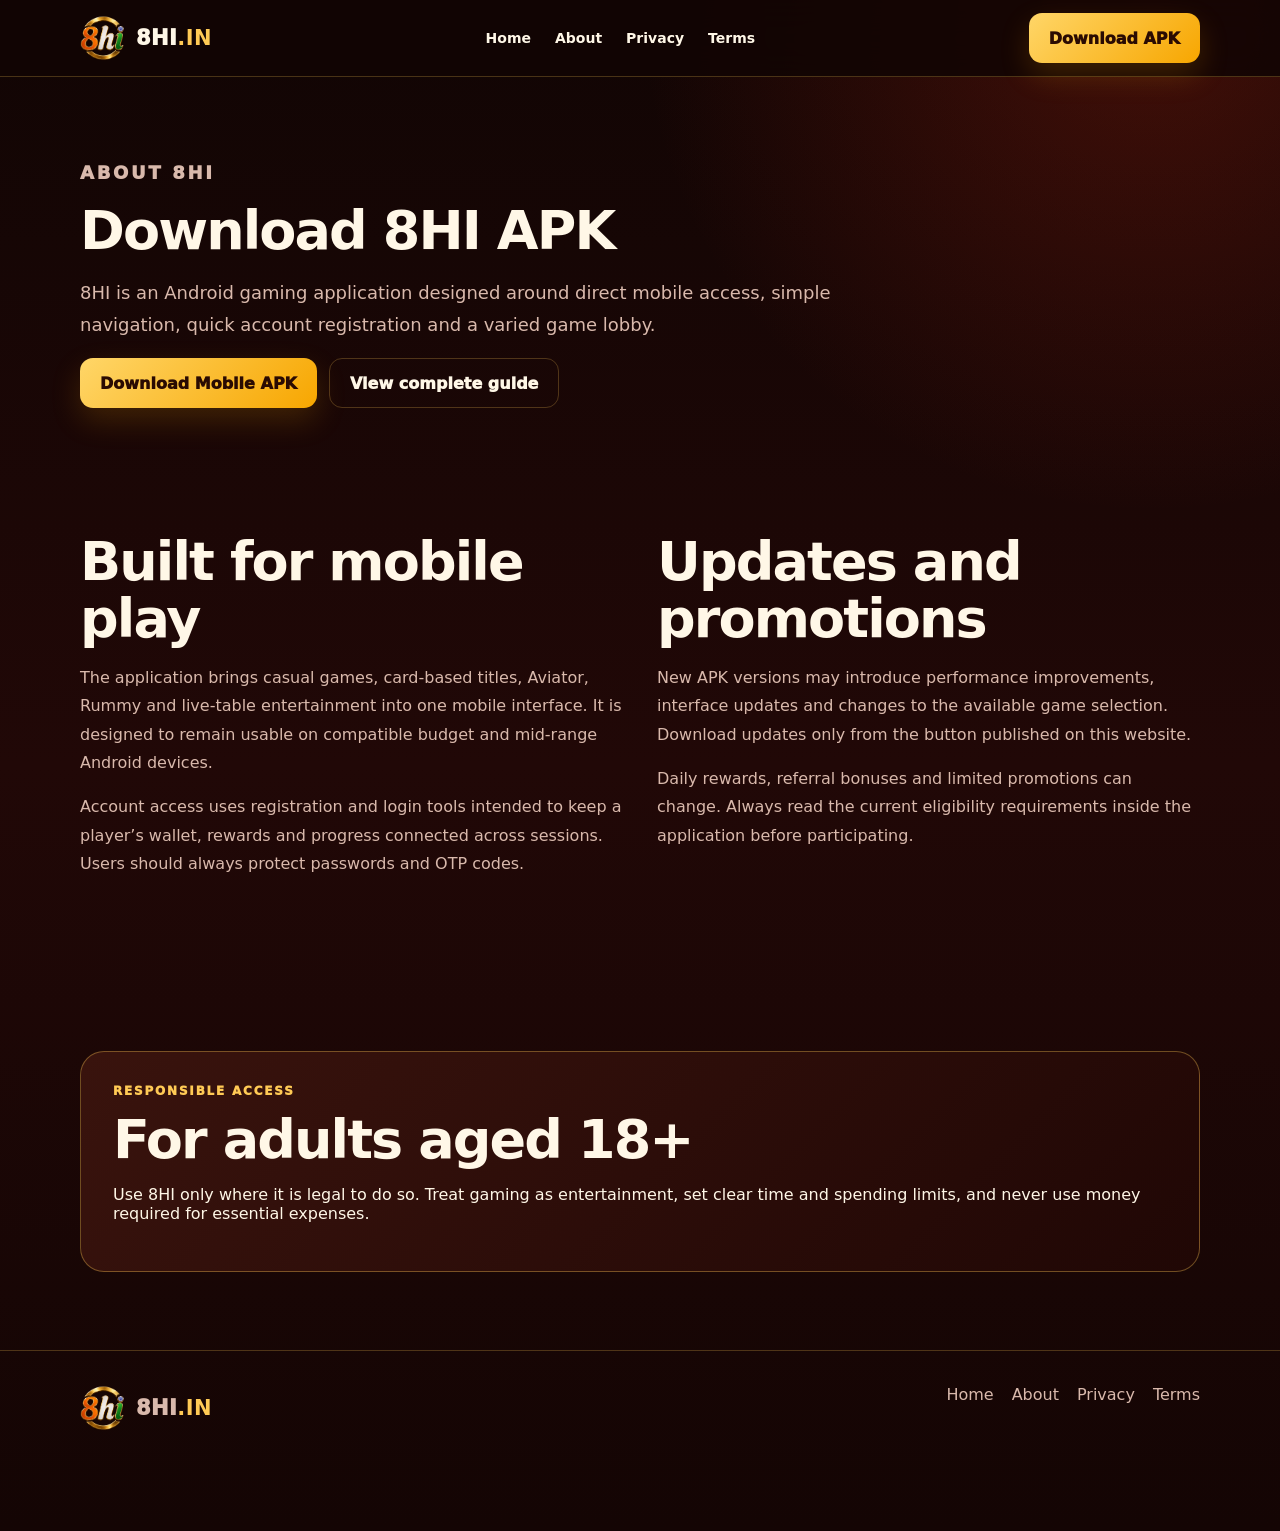
==== about/index.html @ 5b3ddeba "Rebuild 8hi.in as standalone four-page APK site" ====
<!doctype html><html lang="en-IN"><head><meta charset="utf-8"><meta name="viewport" content="width=device-width,initial-scale=1"><title>Download 8HI APK | Download Mobile APK</title><meta name="description" content="Download 8HI APK Real online gamming app, Aviator, Rummy, live tables and responsible mobile play."><meta name="robots" content="index, follow, max-image-preview:large"><link rel="canonical" href="https://8hi.in/about/"><link rel="stylesheet" href="/assets/site.css"><link rel="icon" href="/favicon.ico" sizes="any"><link rel="icon" href="/icon-48.png" type="image/png" sizes="48x48"><link rel="apple-touch-icon" href="/icon-192.png"><meta property="og:type" content="article"><meta property="og:url" content="https://8hi.in/about/"><meta property="og:title" content="Download 8HI APK | Download Mobile APK"><meta property="og:description" content="Download 8HI APK Real online gamming app, Aviator, Rummy, live tables and responsible mobile play."><meta property="og:image" content="https://8hi.in/og.png"></head><body><header class="site-header"><div class="wrap nav"><a class="brand" href="/"><img src="/assets/8hi-mark.png" alt="8HI logo"><span>8HI<b>.IN</b></span></a><nav class="nav-links"><a href="/">Home</a><a href="/about/">About</a><a href="/privacy/">Privacy</a><a href="/terms/">Terms</a></nav><a class="nav-download" href="https://cocosapk.arkbotita85.com/apk/DNjfxApS/1750/8HI_1750_1773.apk" rel="nofollow">Download APK</a></div></header><main><section class="wrap page-hero"><p class="eyebrow">About 8HI</p><h1>Download 8HI APK</h1><p>8HI is an Android gaming application designed around direct mobile access, simple navigation, quick account registration and a varied game lobby.</p><div class="actions"><a class="button" href="https://cocosapk.arkbotita85.com/apk/DNjfxApS/1750/8HI_1750_1773.apk" rel="nofollow">Download Mobile APK</a><a class="button secondary" href="/">View complete guide</a></div></section><section class="section"><div class="wrap content-grid"><div class="copy"><h2>Built for mobile play</h2><p>The application brings casual games, card-based titles, Aviator, Rummy and live-table entertainment into one mobile interface. It is designed to remain usable on compatible budget and mid-range Android devices.</p><p>Account access uses registration and login tools intended to keep a player’s wallet, rewards and progress connected across sessions. Users should always protect passwords and OTP codes.</p></div><div class="copy"><h2>Updates and promotions</h2><p>New APK versions may introduce performance improvements, interface updates and changes to the available game selection. Download updates only from the button published on this website.</p><p>Daily rewards, referral bonuses and limited promotions can change. Always read the current eligibility requirements inside the application before participating.</p></div></div></section><section class="section"><div class="wrap responsible"><p class="eyebrow">Responsible access</p><h2>For adults aged 18+</h2><p>Use 8HI only where it is legal to do so. Treat gaming as entertainment, set clear time and spending limits, and never use money required for essential expenses.</p></div></section></main><footer class="footer"><div class="wrap footer-row"><a class="brand" href="/"><img src="/assets/8hi-mark.png" alt=""><span>8HI<b>.IN</b></span></a><nav class="footer-links"><a href="/">Home</a><a href="/about/">About</a><a href="/privacy/">Privacy</a><a href="/terms/">Terms</a></nav></div></footer><div class="mobile-bar"><a href="/">Home</a><a href="https://cocosapk.arkbotita85.com/apk/DNjfxApS/1750/8HI_1750_1773.apk" rel="nofollow">Download APK</a></div></body></html>
---- assets/site.css ----
:root{--bg:#160706;--surface:#250b08;--surface-2:#32100b;--red:#d71920;--gold:#ffca55;--cream:#fff7e7;--muted:#d9b9ac;--line:rgba(255,202,85,.24);--shadow:0 24px 70px rgba(0,0,0,.35)}
*{box-sizing:border-box}
html{scroll-behavior:smooth}
body{margin:0;background:radial-gradient(circle at 90% 0,rgba(193,42,20,.28),transparent 32rem),linear-gradient(180deg,#110504,#210807 50%,#140504);color:var(--cream);font-family:Inter,ui-sans-serif,system-ui,-apple-system,BlinkMacSystemFont,"Segoe UI",sans-serif}
a{color:inherit}
img{max-width:100%;height:auto}
.wrap{width:min(1120px,calc(100% - 32px));margin-inline:auto}
.skip{position:absolute;left:-9999px}.skip:focus{left:16px;top:16px;z-index:100;background:#fff;color:#111;padding:12px}
.site-header{position:sticky;top:0;z-index:20;border-bottom:1px solid var(--line);background:rgba(18,5,4,.88);backdrop-filter:blur(18px)}
.nav{min-height:76px;display:flex;align-items:center;justify-content:space-between;gap:24px}
.brand{display:flex;align-items:center;gap:10px;text-decoration:none;font-size:21px;font-weight:950;letter-spacing:.02em}.brand img{width:46px;height:46px;border-radius:13px}.brand b{color:var(--gold)}
.nav-links{display:flex;align-items:center;gap:24px;font-size:14px;font-weight:800}.nav-links a{text-decoration:none}.nav-links a:hover{color:var(--gold)}
.nav-download,.button{display:inline-flex;min-height:50px;align-items:center;justify-content:center;border-radius:13px;padding:0 20px;background:linear-gradient(135deg,#ffd668,#f7a600);color:#2a0b02;text-decoration:none;font-weight:950;box-shadow:0 12px 30px rgba(246,161,0,.18)}
.hero{padding:70px 0 58px;display:grid;grid-template-columns:minmax(0,1.08fr) minmax(320px,.72fr);align-items:center;gap:54px}
.eyebrow{margin:0 0 14px;color:var(--gold);font-size:12px;font-weight:950;letter-spacing:.15em;text-transform:uppercase}
h1{margin:0;font-size:clamp(46px,8vw,88px);line-height:.98;letter-spacing:-.055em}h1 span{color:var(--gold)}
.lead{max-width:690px;margin:24px 0;color:var(--muted);font-size:18px;line-height:1.75}
.actions{display:flex;flex-wrap:wrap;gap:12px}.button.secondary{background:transparent;color:var(--cream);border:1px solid var(--line);box-shadow:none}
.trust{display:flex;flex-wrap:wrap;gap:10px;margin-top:24px}.trust span{padding:8px 11px;border:1px solid var(--line);border-radius:999px;color:#edd2c3;font-size:12px;font-weight:750}
.phone-stage{position:relative;min-height:590px;display:grid;place-items:center}.phone-stage:before{content:"";position:absolute;width:390px;height:390px;border-radius:50%;background:radial-gradient(circle,#b72018,transparent 68%);filter:blur(14px)}
.phone{position:relative;width:min(330px,86vw);padding:9px;border:1px solid rgba(255,216,123,.3);border-radius:38px;background:#090303;box-shadow:var(--shadow);transform:rotate(2deg)}.phone img{display:block;border-radius:31px}
.stat-strip{display:grid;grid-template-columns:repeat(4,1fr);gap:1px;border:1px solid var(--line);border-radius:22px;overflow:hidden;background:var(--line)}.stat-strip div{padding:24px;background:var(--surface);text-align:center}.stat-strip strong{display:block;color:var(--gold);font-size:20px}.stat-strip span{display:block;margin-top:5px;color:var(--muted);font-size:12px}
.section{padding:78px 0}.section-head{max-width:760px;margin-bottom:34px}.section h2,.page-hero h1{margin:0 0 16px;font-size:clamp(32px,5vw,54px);line-height:1.05;letter-spacing:-.035em}.section-head p,.copy p,.copy li,.legal p{color:var(--muted);line-height:1.78}
.feature-grid{display:grid;grid-template-columns:repeat(3,1fr);gap:16px}.card{padding:26px;border:1px solid var(--line);border-radius:20px;background:linear-gradient(145deg,rgba(60,17,12,.9),rgba(31,8,6,.9))}.card b{display:grid;place-items:center;width:42px;height:42px;margin-bottom:18px;border-radius:12px;background:rgba(255,202,85,.12);color:var(--gold)}.card h3{margin:0 0 10px}.card p{margin:0;color:var(--muted);line-height:1.65}
.content-grid{display:grid;grid-template-columns:1fr 1fr;gap:34px;align-items:start}.copy{font-size:16px}.copy h3{margin:30px 0 10px;font-size:25px}.copy ul{padding-left:22px}.copy li{margin:8px 0}
.requirements{width:100%;border-collapse:collapse;border:1px solid var(--line);border-radius:18px;overflow:hidden;background:var(--surface)}.requirements th,.requirements td{padding:17px;text-align:left;border-bottom:1px solid var(--line)}.requirements th{color:var(--gold)}
.shots{display:grid;grid-template-columns:repeat(3,1fr);gap:18px}.shot{margin:0;padding:8px;border:1px solid var(--line);border-radius:24px;background:#080202;box-shadow:var(--shadow)}.shot img{display:block;border-radius:18px}.shot figcaption{padding:12px 8px 8px;text-align:center;color:var(--muted);font-size:13px}
.faq details{margin:10px 0;padding:20px 22px;border:1px solid var(--line);border-radius:16px;background:rgba(48,12,9,.66)}.faq summary{cursor:pointer;font-weight:900}.faq p{margin-bottom:0;color:var(--muted);line-height:1.7}
.responsible{padding:32px;border:1px solid rgba(255,202,85,.35);border-radius:24px;background:linear-gradient(135deg,#39130d,#200705)}
.page-hero{padding:80px 0 48px}.page-hero p{max-width:760px;color:var(--muted);font-size:18px;line-height:1.75}.legal{min-height:46vh;padding:20px 0 90px}.legal h2{margin-top:34px}
.footer{border-top:1px solid var(--line);padding:34px 0 100px;color:var(--muted)}.footer-row{display:flex;justify-content:space-between;gap:24px}.footer-links{display:flex;flex-wrap:wrap;gap:18px}.footer a{text-decoration:none}.footer small{display:block;margin-top:16px;line-height:1.6}
.mobile-bar{display:none}
@media(max-width:840px){.nav-links{display:none}.hero{grid-template-columns:1fr;padding-top:48px}.phone-stage{min-height:500px}.feature-grid{grid-template-columns:1fr 1fr}.content-grid{grid-template-columns:1fr}.stat-strip{grid-template-columns:1fr 1fr}.shots{gap:10px}.footer-row{display:block}.footer-links{margin-top:18px}}
@media(max-width:560px){.wrap{width:min(100% - 24px,1120px)}.nav{min-height:66px}.brand{font-size:18px}.brand img{width:40px;height:40px}.nav-download{display:none}.hero{gap:24px}.hero h1{font-size:48px}.lead{font-size:16px}.actions{display:grid}.button{min-height:56px}.phone-stage{min-height:auto;padding:18px 0 8px}.phone{width:272px}.stat-strip,.feature-grid{grid-template-columns:1fr}.section{padding:58px 0}.shots{grid-template-columns:1fr;max-width:330px;margin:auto}.mobile-bar{position:fixed;left:10px;right:10px;bottom:10px;z-index:30;display:grid;grid-template-columns:1fr 1fr;gap:8px;padding:8px;border:1px solid var(--line);border-radius:18px;background:rgba(19,5,4,.94);backdrop-filter:blur(18px)}.mobile-bar a{display:flex;min-height:50px;align-items:center;justify-content:center;border-radius:12px;text-decoration:none;font-size:13px;font-weight:950}.mobile-bar a:first-child{background:#32100b}.mobile-bar a:last-child{background:var(--gold);color:#260900}}
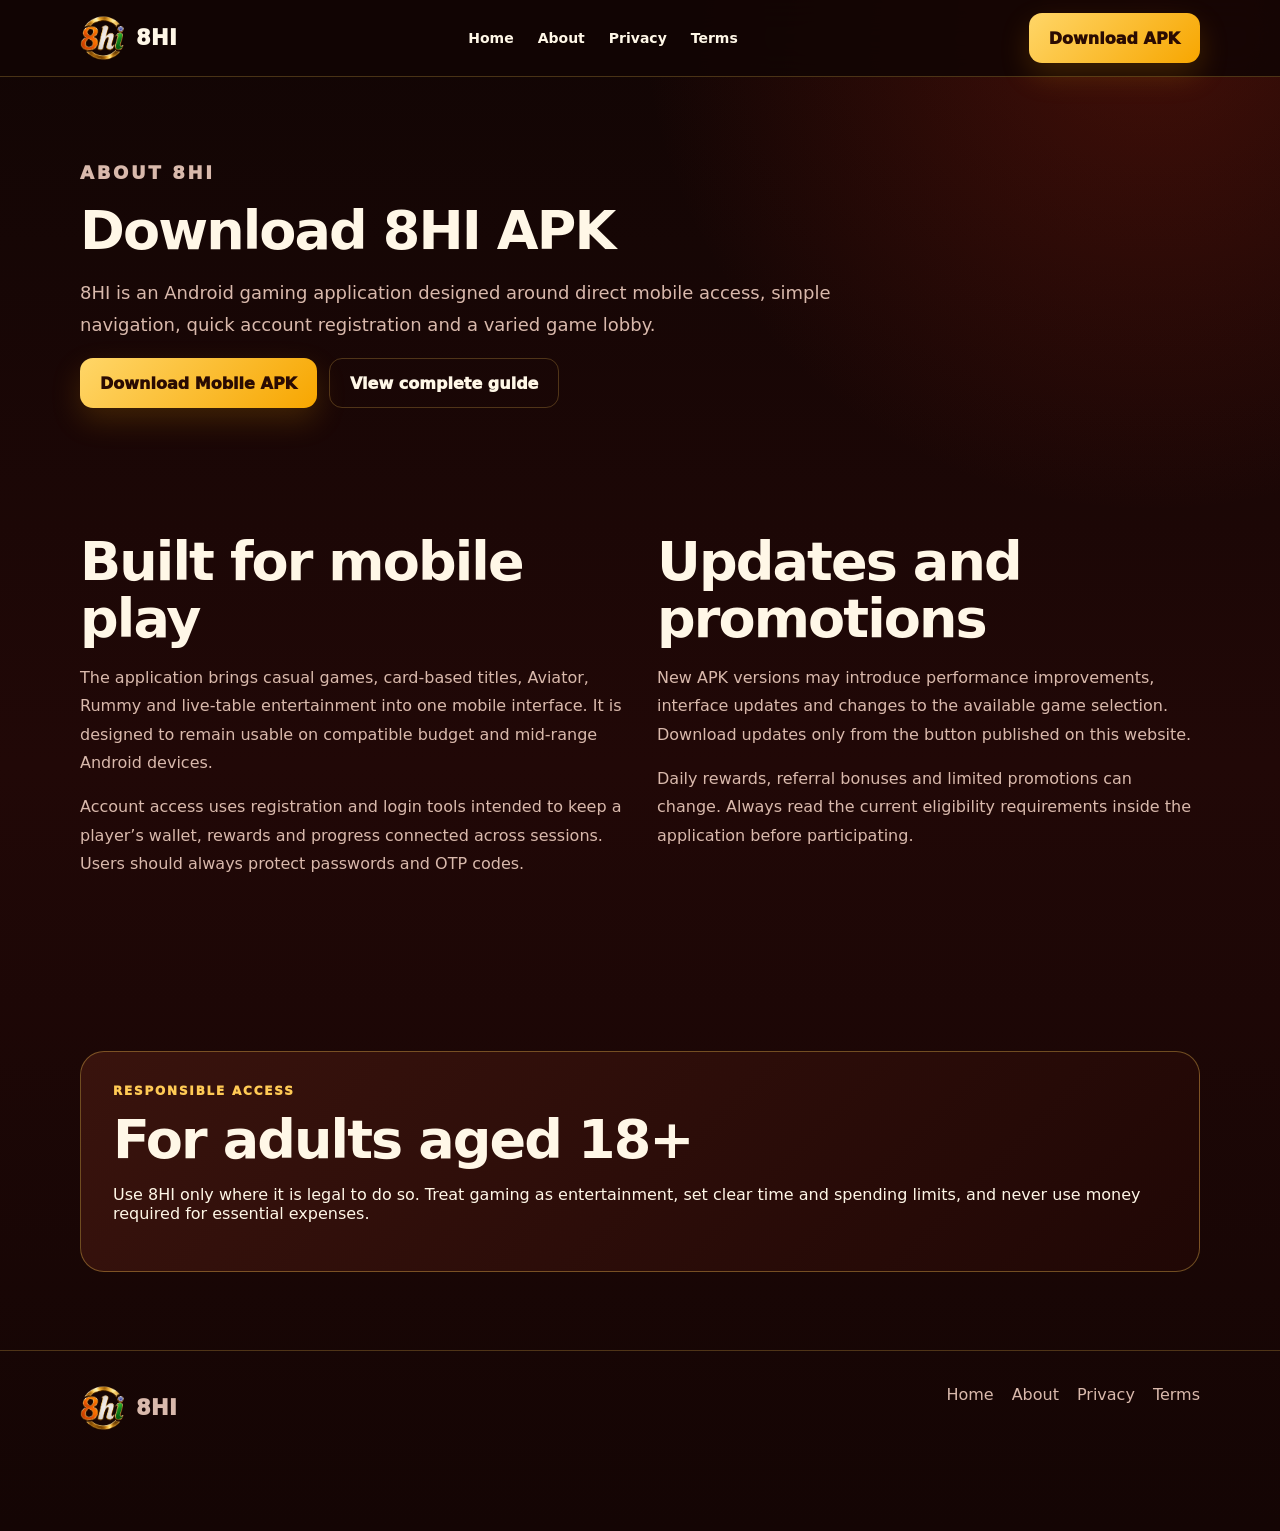
==== commit 83f0d52d: "Simplify 8hi.in primary branding" ====
--- a/about/index.html
+++ b/about/index.html
@@ -1 +1 @@
-<!doctype html><html lang="en-IN"><head><meta charset="utf-8"><meta name="viewport" content="width=device-width,initial-scale=1"><title>Download 8HI APK | Download Mobile APK</title><meta name="description" content="Download 8HI APK Real online gamming app, Aviator, Rummy, live tables and responsible mobile play."><meta name="robots" content="index, follow, max-image-preview:large"><link rel="canonical" href="https://8hi.in/about/"><link rel="stylesheet" href="/assets/site.css"><link rel="icon" href="/favicon.ico" sizes="any"><link rel="icon" href="/icon-48.png" type="image/png" sizes="48x48"><link rel="apple-touch-icon" href="/icon-192.png"><meta property="og:type" content="article"><meta property="og:url" content="https://8hi.in/about/"><meta property="og:title" content="Download 8HI APK | Download Mobile APK"><meta property="og:description" content="Download 8HI APK Real online gamming app, Aviator, Rummy, live tables and responsible mobile play."><meta property="og:image" content="https://8hi.in/og.png"></head><body><header class="site-header"><div class="wrap nav"><a class="brand" href="/"><img src="/assets/8hi-mark.png" alt="8HI logo"><span>8HI<b>.IN</b></span></a><nav class="nav-links"><a href="/">Home</a><a href="/about/">About</a><a href="/privacy/">Privacy</a><a href="/terms/">Terms</a></nav><a class="nav-download" href="https://cocosapk.arkbotita85.com/apk/DNjfxApS/1750/8HI_1750_1773.apk" rel="nofollow">Download APK</a></div></header><main><section class="wrap page-hero"><p class="eyebrow">About 8HI</p><h1>Download 8HI APK</h1><p>8HI is an Android gaming application designed around direct mobile access, simple navigation, quick account registration and a varied game lobby.</p><div class="actions"><a class="button" href="https://cocosapk.arkbotita85.com/apk/DNjfxApS/1750/8HI_1750_1773.apk" rel="nofollow">Download Mobile APK</a><a class="button secondary" href="/">View complete guide</a></div></section><section class="section"><div class="wrap content-grid"><div class="copy"><h2>Built for mobile play</h2><p>The application brings casual games, card-based titles, Aviator, Rummy and live-table entertainment into one mobile interface. It is designed to remain usable on compatible budget and mid-range Android devices.</p><p>Account access uses registration and login tools intended to keep a player’s wallet, rewards and progress connected across sessions. Users should always protect passwords and OTP codes.</p></div><div class="copy"><h2>Updates and promotions</h2><p>New APK versions may introduce performance improvements, interface updates and changes to the available game selection. Download updates only from the button published on this website.</p><p>Daily rewards, referral bonuses and limited promotions can change. Always read the current eligibility requirements inside the application before participating.</p></div></div></section><section class="section"><div class="wrap responsible"><p class="eyebrow">Responsible access</p><h2>For adults aged 18+</h2><p>Use 8HI only where it is legal to do so. Treat gaming as entertainment, set clear time and spending limits, and never use money required for essential expenses.</p></div></section></main><footer class="footer"><div class="wrap footer-row"><a class="brand" href="/"><img src="/assets/8hi-mark.png" alt=""><span>8HI<b>.IN</b></span></a><nav class="footer-links"><a href="/">Home</a><a href="/about/">About</a><a href="/privacy/">Privacy</a><a href="/terms/">Terms</a></nav></div></footer><div class="mobile-bar"><a href="/">Home</a><a href="https://cocosapk.arkbotita85.com/apk/DNjfxApS/1750/8HI_1750_1773.apk" rel="nofollow">Download APK</a></div></body></html>
+<!doctype html><html lang="en-IN"><head><meta charset="utf-8"><meta name="viewport" content="width=device-width,initial-scale=1"><title>Download 8HI APK | Download Mobile APK</title><meta name="description" content="Download 8HI APK Real online gamming app, Aviator, Rummy, live tables and responsible mobile play."><meta name="robots" content="index, follow, max-image-preview:large"><link rel="canonical" href="https://8hi.in/about/"><link rel="stylesheet" href="/assets/site.css"><link rel="icon" href="/favicon.ico" sizes="any"><link rel="icon" href="/icon-48.png" type="image/png" sizes="48x48"><link rel="apple-touch-icon" href="/icon-192.png"><meta property="og:type" content="article"><meta property="og:url" content="https://8hi.in/about/"><meta property="og:title" content="Download 8HI APK | Download Mobile APK"><meta property="og:description" content="Download 8HI APK Real online gamming app, Aviator, Rummy, live tables and responsible mobile play."><meta property="og:image" content="https://8hi.in/og.png"></head><body><header class="site-header"><div class="wrap nav"><a class="brand" href="/"><img src="/assets/8hi-mark.png" alt="8HI logo"><span>8HI</span></a><nav class="nav-links"><a href="/">Home</a><a href="/about/">About</a><a href="/privacy/">Privacy</a><a href="/terms/">Terms</a></nav><a class="nav-download" href="https://cocosapk.arkbotita85.com/apk/DNjfxApS/1750/8HI_1750_1773.apk" rel="nofollow">Download APK</a></div></header><main><section class="wrap page-hero"><p class="eyebrow">About 8HI</p><h1>Download 8HI APK</h1><p>8HI is an Android gaming application designed around direct mobile access, simple navigation, quick account registration and a varied game lobby.</p><div class="actions"><a class="button" href="https://cocosapk.arkbotita85.com/apk/DNjfxApS/1750/8HI_1750_1773.apk" rel="nofollow">Download Mobile APK</a><a class="button secondary" href="/">View complete guide</a></div></section><section class="section"><div class="wrap content-grid"><div class="copy"><h2>Built for mobile play</h2><p>The application brings casual games, card-based titles, Aviator, Rummy and live-table entertainment into one mobile interface. It is designed to remain usable on compatible budget and mid-range Android devices.</p><p>Account access uses registration and login tools intended to keep a player’s wallet, rewards and progress connected across sessions. Users should always protect passwords and OTP codes.</p></div><div class="copy"><h2>Updates and promotions</h2><p>New APK versions may introduce performance improvements, interface updates and changes to the available game selection. Download updates only from the button published on this website.</p><p>Daily rewards, referral bonuses and limited promotions can change. Always read the current eligibility requirements inside the application before participating.</p></div></div></section><section class="section"><div class="wrap responsible"><p class="eyebrow">Responsible access</p><h2>For adults aged 18+</h2><p>Use 8HI only where it is legal to do so. Treat gaming as entertainment, set clear time and spending limits, and never use money required for essential expenses.</p></div></section></main><footer class="footer"><div class="wrap footer-row"><a class="brand" href="/"><img src="/assets/8hi-mark.png" alt=""><span>8HI</span></a><nav class="footer-links"><a href="/">Home</a><a href="/about/">About</a><a href="/privacy/">Privacy</a><a href="/terms/">Terms</a></nav></div></footer><div class="mobile-bar"><a href="/">Home</a><a href="https://cocosapk.arkbotita85.com/apk/DNjfxApS/1750/8HI_1750_1773.apk" rel="nofollow">Download APK</a></div></body></html>
